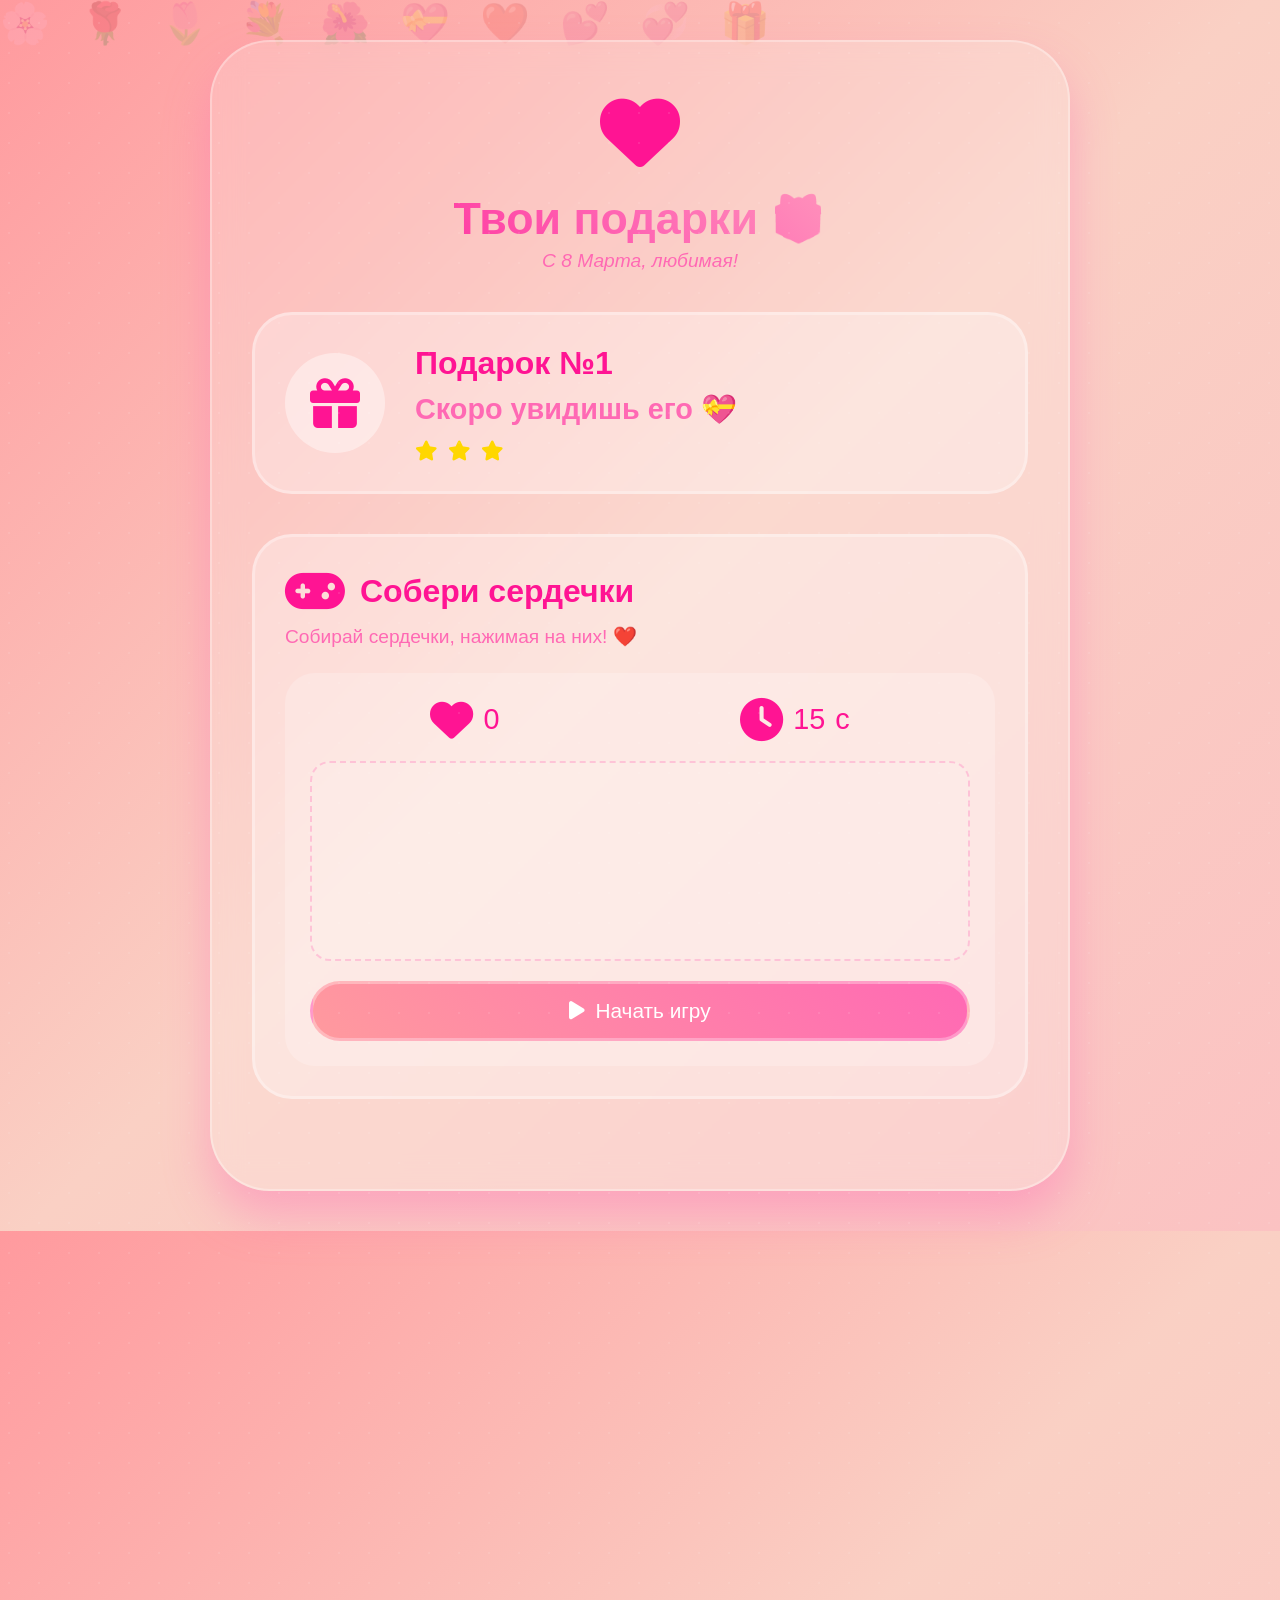
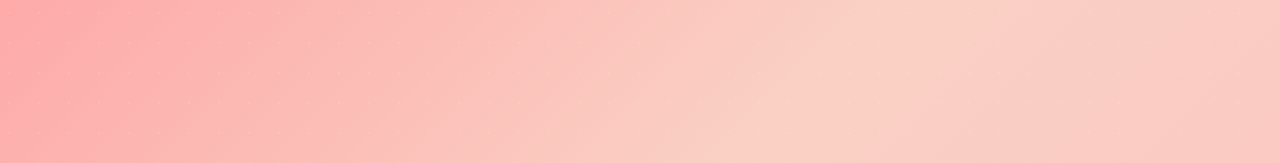
==== mart4.html @ 1871ce7e "Add files via upload" ====
<!DOCTYPE html>
<html lang="ru">
<head>
    <meta charset="UTF-8">
    <meta name="viewport" content="width=device-width, initial-scale=1.0">
    <title>Твои подарки 🎁</title>
    <link rel="stylesheet" href="cssANDjs/mart4.css">
    <link rel="stylesheet" href="https://cdnjs.cloudflare.com/ajax/libs/font-awesome/6.0.0-beta3/css/all.min.css">
</head>
<body>
    <div class="container">
        <div class="gifts-card">
            <div class="heart-container">
                <i class="fas fa-heart big-heart"></i>
            </div>
            
            <h1 class="title">Твои подарки 🎁</h1>
            <p class="subtitle">С 8 Марта, любимая!</p>
            
            <div class="gift-block">
                <div class="gift-icon">
                    <i class="fas fa-gift"></i>
                </div>
                <div class="gift-content">
                    <h2 class="gift-title">Подарок №1</h2>
                    <p class="gift-text">Скоро увидишь его 💝</p>
                    <div class="gift-stickers">
                        <i class="fas fa-star"></i>
                        <i class="fas fa-star"></i>
                        <i class="fas fa-star"></i>
                    </div>
                </div>
            </div>

            <div class="game-section">
                <h2 class="game-title">
                    <i class="fas fa-gamepad"></i>
                    Собери сердечки
                </h2>
                <p class="game-subtitle">Собирай сердечки, нажимая на них! ❤️</p>
                
                <div class="game-container">
                    <div class="game-stats">
                        <div class="stat">
                            <i class="fas fa-heart"></i>
                            <span id="score">0</span>
                        </div>
                        <div class="stat">
                            <i class="fas fa-clock"></i>
                            <span id="timer">15</span>с
                        </div>
                    </div>
                    
                    <div id="gameArea" class="game-area">
                    </div>
                    
                    <button id="startGameBtn" class="game-btn" onclick="startGame()">
                        <i class="fas fa-play"></i>
                        Начать игру
                    </button>
                    
                    <div id="gameResult" class="game-result hidden">
                        <i class="fas fa-trophy"></i>
                        <p id="resultMessage"></p>
                        <button class="play-again-btn" onclick="resetGame()">
                            <i class="fas fa-redo-alt"></i>
                            Играть снова
                        </button>
                    </div>
                </div>
            </div>

            <div id="fallingHearts"></div>
        </div>
    </div>

    <script src="cssANDjs/js/mart4.js"></script>
</body>
</html>
---- cssANDjs/mart4.css ----
* {
    margin: 0;
    padding: 0;
    box-sizing: border-box;
    font-family: 'Segoe UI', Tahoma, Geneva, Verdana, sans-serif;
}

body {
    min-height: 100vh;
    display: flex;
    align-items: center;
    justify-content: center;
    background: linear-gradient(135deg, #ff9a9e 0%, #fad0c4 50%, #fbc2c2 100%);
    position: relative;
    overflow-y: auto;
    padding: 20px;
}

/* Фоновые цветы */
body::before {
    content: '🌸🌹🌷💐🌺💝❤️💕💞🎁';
    position: absolute;
    font-size: 40px;
    width: 100%;
    height: 100%;
    animation: floatFlowers 15s linear infinite;
    opacity: 0.2;
    color: #ff6b8b;
    white-space: nowrap;
    letter-spacing: 30px;
    pointer-events: none;
}

@keyframes floatFlowers {
    0% { transform: translateX(-100%) rotate(0deg); }
    100% { transform: translateX(100%) rotate(360deg); }
}

.container {
    position: relative;
    z-index: 10;
    width: 100%;
    max-width: 900px;
    min-height: 100vh;
    display: flex;
    align-items: center;
    justify-content: center;
    padding: 20px;
}

/* Карточка */
.gifts-card {
    background: rgba(255, 255, 255, 0.2);
    backdrop-filter: blur(15px);
    -webkit-backdrop-filter: blur(15px);
    border-radius: 60px;
    padding: 50px 40px;
    box-shadow: 0 25px 45px rgba(255, 105, 180, 0.4);
    border: 2px solid rgba(255, 255, 255, 0.3);
    animation: cardAppear 0.8s ease-out;
    position: relative;
    overflow: visible;
    width: 100%;
}

.gifts-card::before {
    content: '';
    position: absolute;
    top: -50%;
    left: -50%;
    width: 200%;
    height: 200%;
    background: radial-gradient(circle, rgba(255,255,255,0.3) 1px, transparent 1px);
    background-size: 30px 30px;
    animation: rotateSparkles 20s linear infinite;
    opacity: 0.3;
    pointer-events: none;
}

@keyframes rotateSparkles {
    0% { transform: rotate(0deg); }
    100% { transform: rotate(360deg); }
}

@keyframes cardAppear {
    from {
        opacity: 0;
        transform: scale(0.9) translateY(30px);
    }
    to {
        opacity: 1;
        transform: scale(1) translateY(0);
    }
}

.heart-container {
    text-align: center;
    margin-bottom: 20px;
}

.big-heart {
    font-size: 80px;
    color: #ff1493;
    animation: heartPulse 1.2s infinite;
    display: inline-block;
}

@keyframes heartPulse {
    0%, 100% {
        transform: scale(1);
        text-shadow: 0 0 20px rgba(255, 20, 147, 0.5);
    }
    50% {
        transform: scale(1.2);
        text-shadow: 0 0 40px rgba(255, 20, 147, 0.8);
    }
}

.title {
    font-size: 2.8em;
    font-weight: 800;
    text-align: center;
    background: linear-gradient(45deg, #ff1493, #ff69b4, #ffb6c1);
    -webkit-background-clip: text;
    -webkit-text-fill-color: transparent;
    animation: gradientFlow 3s infinite;
    margin-bottom: 5px;
}

.subtitle {
    text-align: center;
    font-size: 1.2em;
    color: #ff69b4;
    margin-bottom: 40px;
    font-style: italic;
}

@keyframes gradientFlow {
    0%, 100% { background-position: 0% 50%; }
    50% { background-position: 100% 50%; }
}

.gift-block {
    background: rgba(255, 255, 255, 0.3);
    border-radius: 40px;
    padding: 30px;
    margin-bottom: 40px;
    display: flex;
    align-items: center;
    gap: 30px;
    border: 3px solid rgba(255, 255, 255, 0.3);
    transition: all 0.3s ease;
}

.gift-block:hover {
    transform: translateY(-5px);
    box-shadow: 0 15px 35px rgba(255, 105, 180, 0.4);
}

.gift-icon {
    width: 100px;
    height: 100px;
    background: rgba(255, 255, 255, 0.4);
    border-radius: 50%;
    display: flex;
    align-items: center;
    justify-content: center;
}

.gift-icon i {
    font-size: 50px;
    color: #ff1493;
    animation: giftWiggle 2s infinite;
}

@keyframes giftWiggle {
    0%, 100% { transform: rotate(0deg); }
    25% { transform: rotate(15deg); }
    75% { transform: rotate(-15deg); }
}

.gift-content {
    flex: 1;
}

.gift-title {
    font-size: 2em;
    color: #ff1493;
    margin-bottom: 10px;
}

.gift-text {
    font-size: 1.8em;
    color: #ff69b4;
    font-weight: 600;
    margin-bottom: 15px;
}

.gift-small {
    font-size: 1.2em;
    color: #ff69b4;
    opacity: 0.8;
}

.gift-stickers {
    display: flex;
    gap: 10px;
}

.gift-stickers i {
    color: #ffd700;
    font-size: 20px;
    animation: starTwinkle 1.5s infinite;
}

.gift-stickers i:nth-child(2) {
    animation-delay: 0.5s;
}

.gift-stickers i:nth-child(3) {
    animation-delay: 1s;
}

@keyframes starTwinkle {
    0%, 100% {
        opacity: 0.3;
        transform: scale(0.8);
    }
    50% {
        opacity: 1;
        transform: scale(1.2);
    }
}

/* Секция игры */
.game-section {
    background: rgba(255, 255, 255, 0.3);
    border-radius: 40px;
    padding: 30px;
    margin-bottom: 40px;
    border: 3px solid rgba(255, 255, 255, 0.3);
}

.game-title {
    font-size: 2em;
    color: #ff1493;
    margin-bottom: 10px;
    display: flex;
    align-items: center;
    gap: 15px;
}

.game-title i {
    font-size: 1.5em;
    animation: gamepadShake 2s infinite;
}

@keyframes gamepadShake {
    0%, 100% { transform: rotate(0deg); }
    20% { transform: rotate(10deg); }
    40% { transform: rotate(-10deg); }
    60% { transform: rotate(5deg); }
    80% { transform: rotate(-5deg); }
}

.game-subtitle {
    font-size: 1.2em;
    color: #ff69b4;
    margin-bottom: 25px;
}

.game-container {
    background: rgba(255, 255, 255, 0.2);
    border-radius: 30px;
    padding: 25px;
}

.game-stats {
    display: flex;
    justify-content: space-around;
    margin-bottom: 20px;
}

.stat {
    font-size: 1.8em;
    color: #ff1493;
    display: flex;
    align-items: center;
    gap: 10px;
}

.stat i {
    font-size: 1.5em;
}

.game-area {
    min-height: 200px;
    background: rgba(255, 255, 255, 0.1);
    border-radius: 20px;
    padding: 15px;
    display: flex;
    flex-wrap: wrap;
    gap: 15px;
    justify-content: center;
    align-items: center;
    margin-bottom: 20px;
    border: 2px dashed rgba(255, 105, 180, 0.3);
}

.game-heart {
    font-size: 40px;
    color: #ff1493;
    cursor: pointer;
    transition: all 0.3s ease;
    animation: heartFloat 2s infinite;
}

.game-heart:hover {
    transform: scale(1.3);
    color: #ff69b4;
    filter: drop-shadow(0 0 10px #ff1493);
}

@keyframes heartFloat {
    0%, 100% {
        transform: translateY(0);
    }
    50% {
        transform: translateY(-10px);
    }
}

.game-btn, .play-again-btn {
    background: linear-gradient(45deg, #ff9a9e, #ff69b4);
    border: none;
    border-radius: 40px;
    padding: 15px 30px;
    font-size: 1.3em;
    color: white;
    cursor: pointer;
    transition: all 0.3s ease;
    border: 3px solid rgba(255, 255, 255, 0.3);
    display: inline-flex;
    align-items: center;
    gap: 10px;
    width: 100%;
    justify-content: center;
}

.game-btn:hover, .play-again-btn:hover {
    transform: scale(1.05);
    box-shadow: 0 15px 35px rgba(255, 105, 180, 0.5);
}

.game-result {
    text-align: center;
    padding: 20px;
    background: rgba(255, 255, 255, 0.3);
    border-radius: 30px;
    margin-top: 20px;
}

.game-result i {
    font-size: 60px;
    color: #ffd700;
    margin-bottom: 15px;
}

.game-result p {
    font-size: 1.5em;
    color: #ff1493;
    margin-bottom: 20px;
}

/* Падающие сердечки */
.falling-heart {
    position: fixed;
    color: #ff1493;
    font-size: 20px;
    animation: fall 3s linear forwards;
    pointer-events: none;
    z-index: 1000;
}

@keyframes fall {
    0% {
        transform: translateY(0) rotate(0deg);
        opacity: 1;
    }
    100% {
        transform: translateY(100vh) rotate(360deg);
        opacity: 0;
    }
}

.hidden {
    display: none !important;
}

@media (max-width: 768px) {
    .gift-block {
        flex-direction: column;
        text-align: center;
    }
    
    .title {
        font-size: 2.2em;
    }
    
    .gift-text {
        font-size: 1.5em;
    }
    
    .game-title {
        font-size: 1.5em;
    }
    
    .stat {
        font-size: 1.3em;
    }
}

@media (max-width: 480px) {
    .gifts-card {
        padding: 30px 20px;
    }
    
    .title {
        font-size: 1.8em;
    }
    
    .gift-icon {
        width: 70px;
        height: 70px;
    }
    
    .gift-icon i {
        font-size: 35px;
    }
}
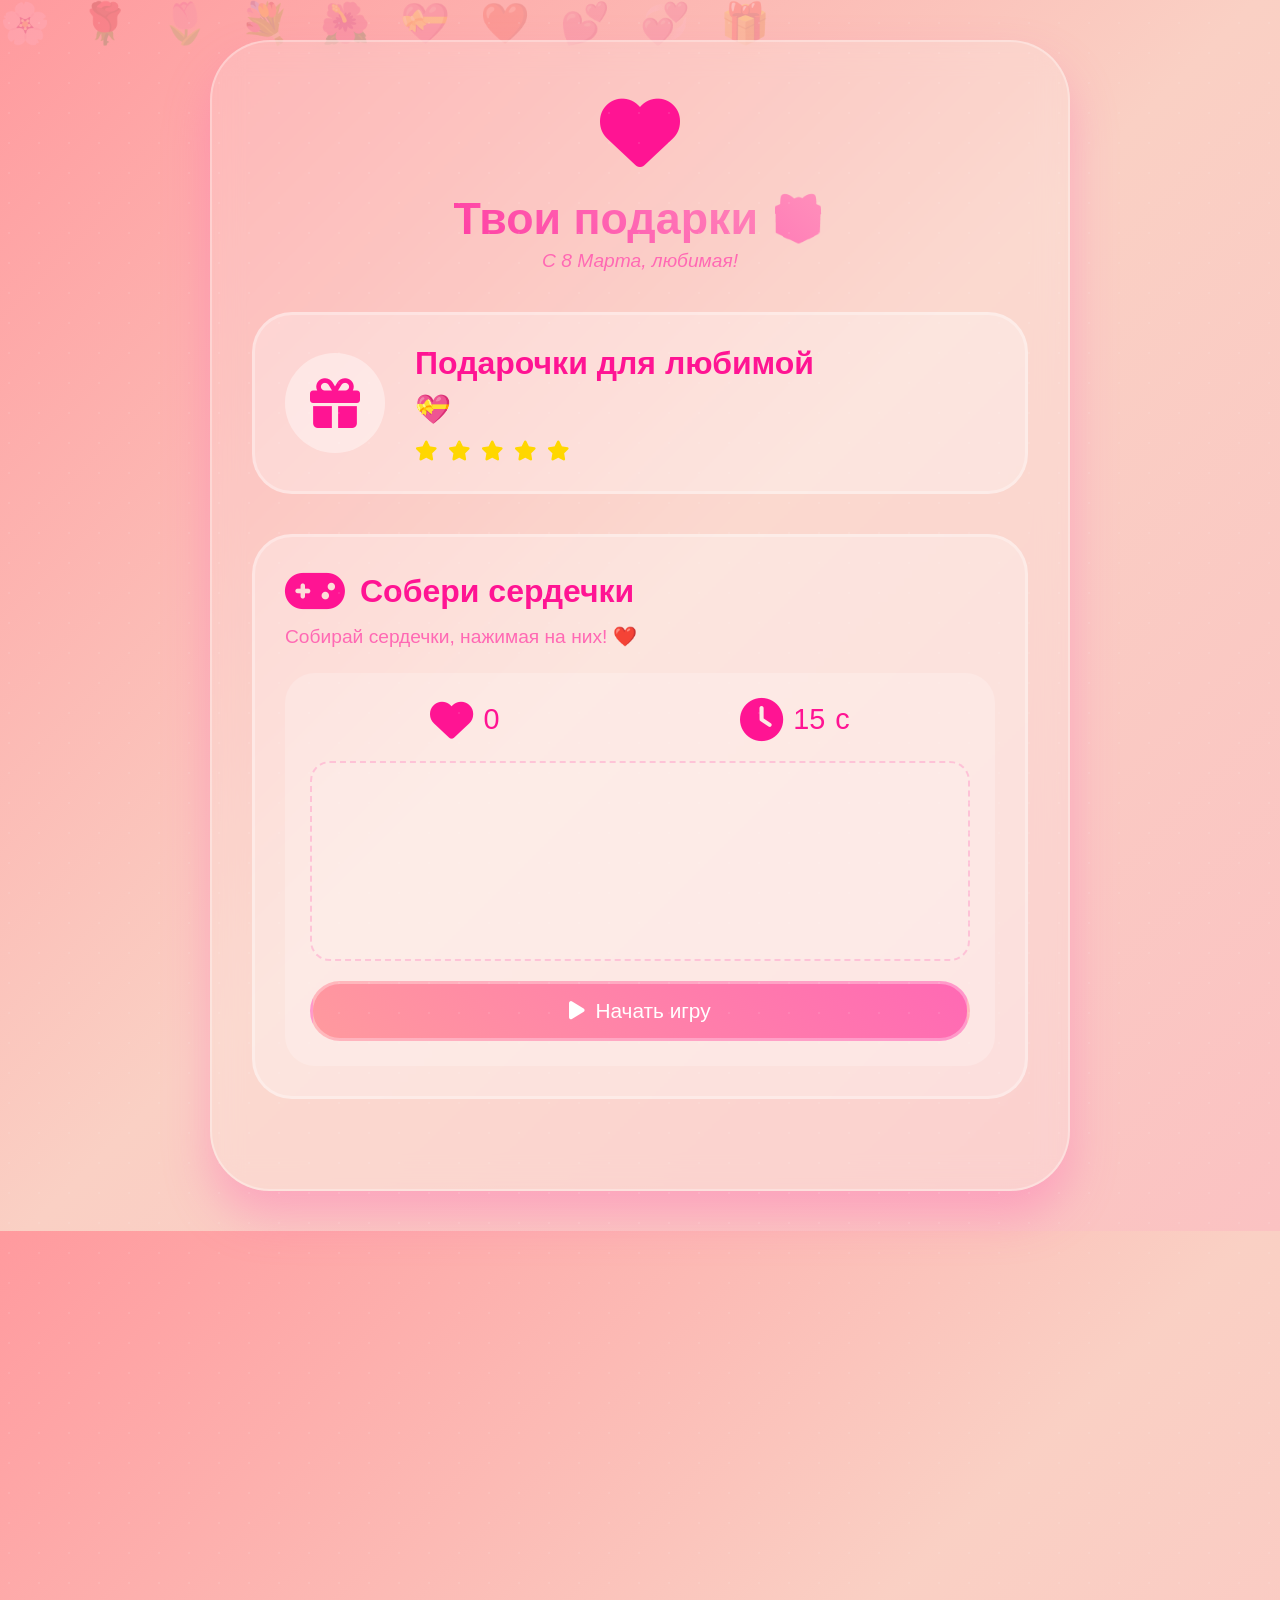
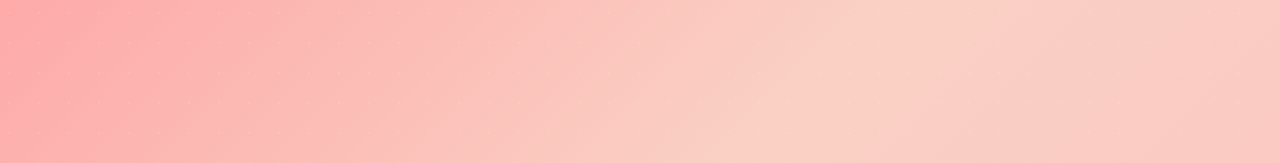
==== commit 3ea0f71a: "Update mart4.html" ====
--- a/mart4.html
+++ b/mart4.html
@@ -17,14 +17,16 @@
             <h1 class="title">Твои подарки 🎁</h1>
             <p class="subtitle">С 8 Марта, любимая!</p>
             
-            <div class="gift-block">
+            <div class="gift-block" id="gift1" onclick="showSurprise()">
                 <div class="gift-icon">
                     <i class="fas fa-gift"></i>
                 </div>
                 <div class="gift-content">
-                    <h2 class="gift-title">Подарок №1</h2>
-                    <p class="gift-text">Скоро увидишь его 💝</p>
+                    <h2 class="gift-title">Подарочки для любимой</h2>
+                    <p class="gift-text">💝</p>
                     <div class="gift-stickers">
+                        <i class="fas fa-star"></i>
+                        <i class="fas fa-star"></i>
                         <i class="fas fa-star"></i>
                         <i class="fas fa-star"></i>
                         <i class="fas fa-star"></i>
@@ -69,6 +71,15 @@
                     </div>
                 </div>
             </div>
+            
+            <div id="overlay" class="overlay hidden"></div>
+            
+            <div id="surpriseMessage" class="surprise-message hidden">
+                <div class="message-content">
+                    <span class="turn-text">ОБЕРНИСЬ</span>
+                    <span class="emoji">🎁</span>
+                </div>
+            </div>
 
             <div id="fallingHearts"></div>
         </div>
@@ -76,4 +87,4 @@
 
     <script src="cssANDjs/js/mart4.js"></script>
 </body>
-</html>+</html>
